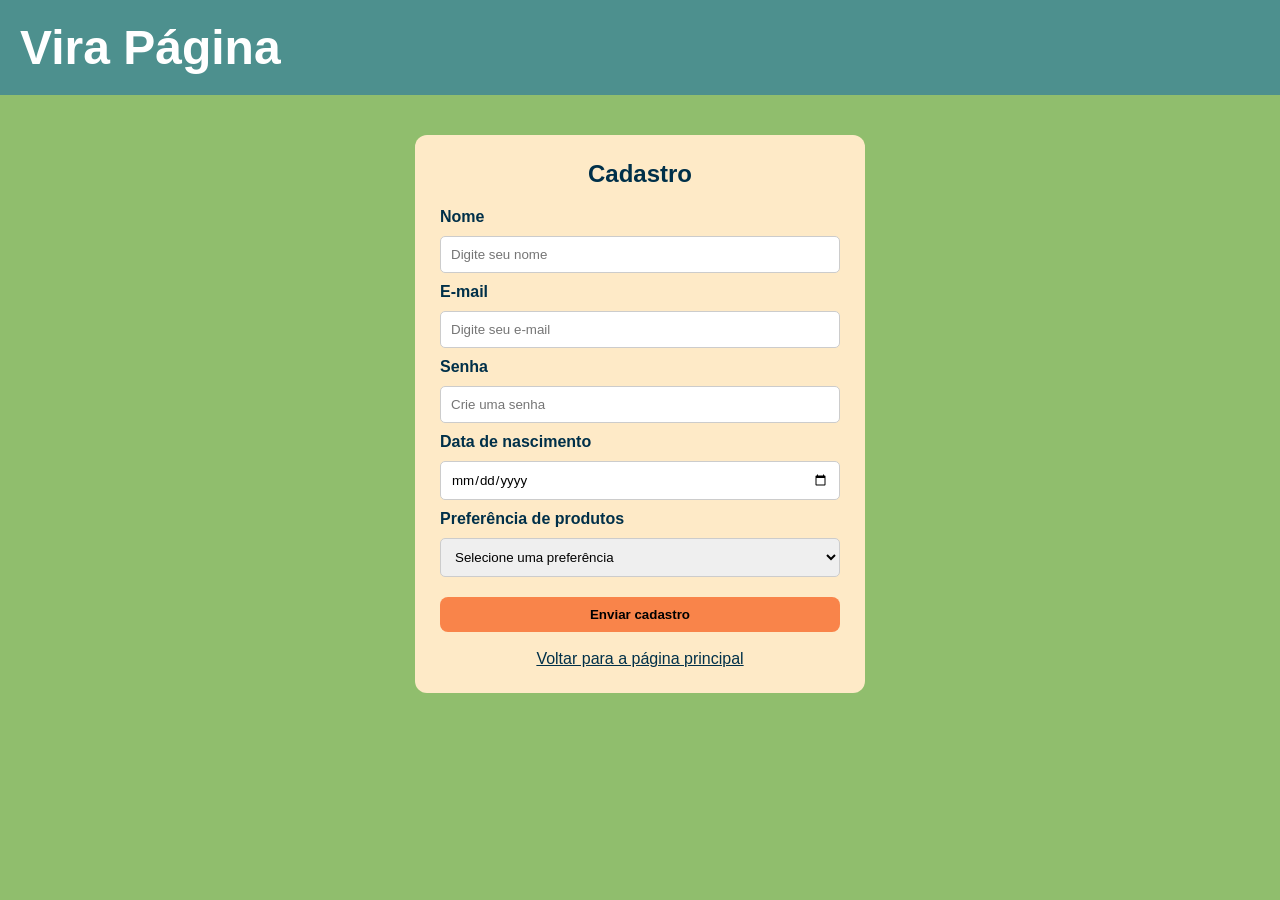
==== cadastro.html @ f764d3c4 "Adiciona página simples de cadastro" ====
<!DOCTYPE html>
<html lang="pt-br">
<head>
  <meta charset="UTF-8">
  <meta name="viewport" content="width=device-width, initial-scale=1.0">
  <link rel="stylesheet" href="style.css">
  <title>Cadastro - Vira Página</title>
</head>
<body class="pagina-cadastro">
  <header>
    <div class="titulo">
      <h1>Vira Página</h1>
    </div>
  </header>

  <main class="formulario-cadastro">
    <h2>Cadastro</h2>

    <form action="#" method="get">
      <label for="nome">Nome</label>
      <input type="text" id="nome" name="nome" placeholder="Digite seu nome" required>

      <label for="email">E-mail</label>
      <input type="email" id="email" name="email" placeholder="Digite seu e-mail" required>

      <label for="senha">Senha</label>
      <input type="password" id="senha" name="senha" placeholder="Crie uma senha" required>

      <label for="nascimento">Data de nascimento</label>
      <input type="date" id="nascimento" name="nascimento" required>

      <label for="preferencia">Preferência de produtos</label>
      <select id="preferencia" name="preferencia" required>
        <option value="">Selecione uma preferência</option>
        <option value="romance">Romance</option>
        <option value="ficcao">Ficção</option>
        <option value="fantasia">Fantasia</option>
        <option value="aventura">Aventura</option>
        <option value="nao-sei">Ainda não tenho preferência</option>
      </select>

      <button type="submit">Enviar cadastro</button>
    </form>

    <a class="voltar" href="index.html">Voltar para a página principal</a>
  </main>
</body>
</html>
---- style.css ----
* {
  margin: 0;
  padding: 0;
  box-sizing: border-box;
  font-family: Arial, Helvetica, sans-serif;
}

body {
  background: #90be6d;
  color: #ffffff;
}

header {
  background-color: #4d908e;
  padding: 20px;
  display: flex;
  align-items: center;
  justify-content: space-between;
  flex-wrap: wrap;
  gap: 15px;
}

.titulo {
  font-size: 24px;
}

nav {
  display: flex;
  gap: 20px;
}

nav a {
  color: #ffffff;
  text-decoration: none;
}

nav a:hover {
  text-decoration: underline;
}

.botao-login {
  background: #f9844a;
  color: #000000;
  padding: 10px 16px;
  border-radius: 8px;
  text-decoration: none;
  font-weight: bold;
}

main {
  padding: 10px;
  background-color: #4d908e;
}

.grupo-livros {
  display: flex;
  justify-content: center;
  align-items: stretch;
  flex-wrap: wrap;
  gap: 10px;
  padding: 10px;
}

.destaques {
  width: 100%;
  text-align: center;
  background-color: #4d908e;
  padding: 12px;
  margin-top: 5px;
}

.grupo-livros article {
  width: 280px;
}

.livro {
  height: 100%;
  padding: 15px;
  border-radius: 20px;
  background-color: #feeac7;
  text-align: center;
}

.livro img {
  width: 150px;
  height: 200px;
  object-fit: contain;
  margin-bottom: 10px;
}

h3 {
  color: #000000;
  margin-bottom: 8px;
}

p {
  color: #003049;
  margin-bottom: 8px;
}

button {
  background: #f9844a;
  border: none;
  padding: 10px;
  border-radius: 8px;
  font-weight: bold;
  cursor: pointer;
}

footer {
  background-color: #4d908e;
  padding: 20px;
  text-align: center;
  margin-top: 15px;
}

footer p {
  color: #ffffff;
}

/* Formulário da página de cadastro */
.pagina-cadastro {
  min-height: 100vh;
}

.formulario-cadastro {
  width: 90%;
  max-width: 450px;
  margin: 40px auto;
  padding: 25px;
  background-color: #feeac7;
  color: #003049;
  border-radius: 12px;
}

.formulario-cadastro h2 {
  color: #003049;
  text-align: center;
  margin-bottom: 20px;
}

.formulario-cadastro form {
  display: flex;
  flex-direction: column;
  gap: 10px;
}

.formulario-cadastro label {
  font-weight: bold;
}

.formulario-cadastro input,
.formulario-cadastro select {
  width: 100%;
  padding: 10px;
  border: 1px solid #cccccc;
  border-radius: 5px;
}

.formulario-cadastro button {
  margin-top: 10px;
}

.voltar {
  display: block;
  margin-top: 18px;
  text-align: center;
  color: #003049;
}

@media (max-width: 600px) {
  header {
    flex-direction: column;
  }

  nav {
    flex-wrap: wrap;
    justify-content: center;
  }
}
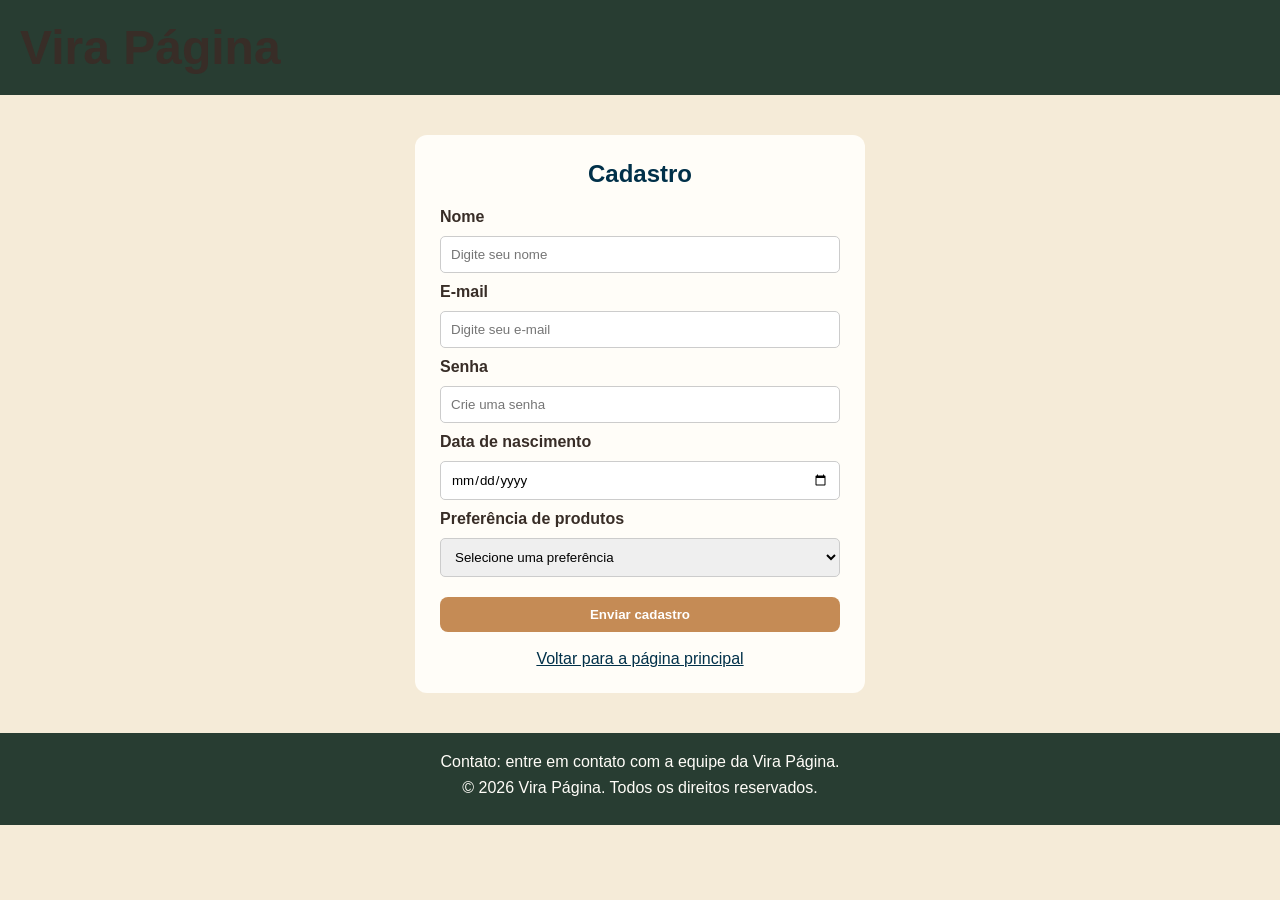
==== commit 0a33c8f4: "Update cadastro.html" ====
--- a/cadastro.html
+++ b/cadastro.html
@@ -44,5 +44,9 @@
 
     <a class="voltar" href="index.html">Voltar para a página principal</a>
   </main>
+  <footer id="contato">
+    <p>Contato: entre em contato com a equipe da Vira Página.</p>
+    <p>&copy; 2026 Vira Página. Todos os direitos reservados.</p>
+  </footer>
 </body>
 </html>
--- a/style.css
+++ b/style.css
@@ -1,3 +1,12 @@
+root:{
+  --verde-floresta: #283D32;
+  --verde-folha: #496B50;
+  --papel: #F5EBD8;
+  --branco-quente: #FFFDF8;
+  --marron-escuro: #382D27;
+  --caramelo: #C58B55;
+  
+}
 * {
   margin: 0;
   padding: 0;
@@ -6,31 +15,73 @@
 }
 
 body {
+  /*  
   background: #90be6d;
   color: #ffffff;
+  */
+  background: #F5EBD8;
+  color: #382D27;
 }
 
 header {
-  background-color: #4d908e;
+  /*background-color: #4d908e;*/
+  background-color: #283D32;
   padding: 20px;
+}
+
+.cabecalho-superior {
   display: flex;
   align-items: center;
   justify-content: space-between;
+  gap: 20px;
   flex-wrap: wrap;
-  gap: 15px;
 }
 
 .titulo {
   font-size: 24px;
 }
 
+.pesquisa {
+  display: flex;
+  flex: 1;
+  max-width: 500px;
+  gap: 8px;
+}
+
+.pesquisa input {
+  width: 100%;
+  padding: 10px;
+  border: 1px solid #cccccc;
+  border-radius: 8px;
+}
+
+.pesquisa button {
+  white-space: nowrap;
+}
+
+.botao-login {
+  /*background: #f9844a;
+  color: #000000;*/
+  background: #C58B55;
+  color: #FFFFFF;
+  padding: 10px 16px;
+  border-radius: 15px;
+  text-decoration: none;
+  font-weight: bold;
+}
+
 nav {
   display: flex;
   gap: 20px;
+  margin-top: 18px;
+  padding-top: 12px;
+  border-top: 1px solid rgba(255, 255, 255, 0.3);
+  
 }
 
 nav a {
-  color: #ffffff;
+  /*color: #ffffff;*/
+  color: #FFFDF8;
   text-decoration: none;
 }
 
@@ -38,18 +89,12 @@
   text-decoration: underline;
 }
 
-.botao-login {
-  background: #f9844a;
-  color: #000000;
-  padding: 10px 16px;
-  border-radius: 8px;
-  text-decoration: none;
-  font-weight: bold;
-}
-
 main {
   padding: 10px;
+  /*
   background-color: #4d908e;
+  */
+  background-color: #F5EBD8;
 }
 
 .grupo-livros {
@@ -64,7 +109,9 @@
 .destaques {
   width: 100%;
   text-align: center;
-  background-color: #4d908e;
+  /*background-color: #4d908e;*/
+  background-color: #496B50;
+  color: #FFFDF8;
   padding: 12px;
   margin-top: 5px;
 }
@@ -77,7 +124,8 @@
   height: 100%;
   padding: 15px;
   border-radius: 20px;
-  background-color: #feeac7;
+  /*background-color: #feeac7;*/
+  background-color: #FFFDF8;
   text-align: center;
 }
 
@@ -87,19 +135,30 @@
   object-fit: contain;
   margin-bottom: 10px;
 }
+.descricao {
+    display: -webkit-box;
+    -webkit-line-clamp: 5; /* Quantidade de linhas visíveis */
+    -webkit-box-orient: vertical;
+    overflow: hidden;
+}
 
 h3 {
-  color: #000000;
+  /*color: #000000;*/
+  color: #382D27;
   margin-bottom: 8px;
 }
 
 p {
-  color: #003049;
+  /*color: #003049;*/
+  color: #382D27;
   margin-bottom: 8px;
 }
 
+
 button {
-  background: #f9844a;
+  /*background: #f9844a;*/
+  background: #C58B55;
+  color: #FFFFFF;
   border: none;
   padding: 10px;
   border-radius: 8px;
@@ -108,14 +167,16 @@
 }
 
 footer {
-  background-color: #4d908e;
+  /*background-color: #4d908e;*/
+  background-color: #283D32;
   padding: 20px;
   text-align: center;
   margin-top: 15px;
 }
 
 footer p {
-  color: #ffffff;
+  /*color: #ffffff;*/
+  color: #FFFDF8;
 }
 
 /* Formulário da página de cadastro */
@@ -128,8 +189,12 @@
   max-width: 450px;
   margin: 40px auto;
   padding: 25px;
+  /*
   background-color: #feeac7;
   color: #003049;
+  */
+  background-color: #FFFDF8;
+  color: #382D27;
   border-radius: 12px;
 }
 
@@ -169,8 +234,12 @@
 }
 
 @media (max-width: 600px) {
-  header {
+  .cabecalho-superior {
     flex-direction: column;
+  }
+
+  .pesquisa {
+    width: 100%;
   }
 
   nav {
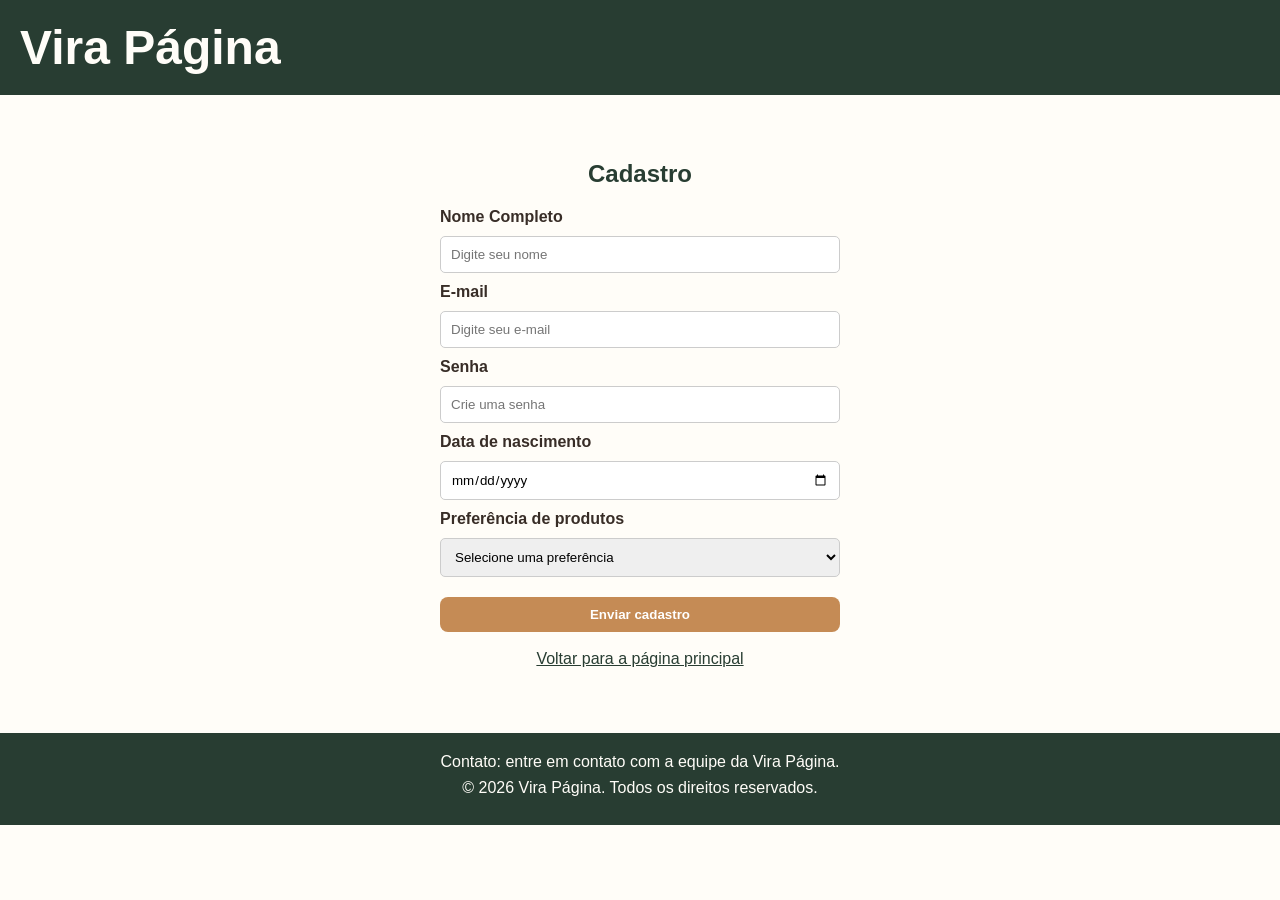
==== commit 3fe9c2b2: "Update cadastro.html" ====
--- a/cadastro.html
+++ b/cadastro.html
@@ -17,7 +17,7 @@
     <h2>Cadastro</h2>
 
     <form action="#" method="get">
-      <label for="nome">Nome</label>
+      <label for="nome">Nome Completo</label>
       <input type="text" id="nome" name="nome" placeholder="Digite seu nome" required>
 
       <label for="email">E-mail</label>
--- a/style.css
+++ b/style.css
@@ -1,12 +1,16 @@
-root:{
+:root {
   --verde-floresta: #283D32;
   --verde-folha: #496B50;
   --papel: #F5EBD8;
   --branco-quente: #FFFDF8;
+  --branco: #FFFFFF;
   --marron-escuro: #382D27;
   --caramelo: #C58B55;
-  
-}
+  --cinza-claro: #cccccc;
+  --branco-transparente: rgba(255, 255, 255, 0.3);
+  --preco:#2c3e50;
+}
+
 * {
   margin: 0;
   padding: 0;
@@ -15,17 +19,12 @@
 }
 
 body {
-  /*  
-  background: #90be6d;
-  color: #ffffff;
-  */
-  background: #F5EBD8;
-  color: #382D27;
+  background: var(--branco-quente);
+  color: var(--marron-escuro);
 }
 
 header {
-  /*background-color: #4d908e;*/
-  background-color: #283D32;
+  background-color: var(--verde-floresta);
   padding: 20px;
 }
 
@@ -39,6 +38,7 @@
 
 .titulo {
   font-size: 24px;
+  color: var(--branco-quente);
 }
 
 .pesquisa {
@@ -51,8 +51,8 @@
 .pesquisa input {
   width: 100%;
   padding: 10px;
-  border: 1px solid #cccccc;
-  border-radius: 8px;
+  border: 1px solid var(--cinza-claro);
+  border-radius: 10px;
 }
 
 .pesquisa button {
@@ -60,10 +60,8 @@
 }
 
 .botao-login {
-  /*background: #f9844a;
-  color: #000000;*/
-  background: #C58B55;
-  color: #FFFFFF;
+  background: var(--caramelo);
+  color: var(--branco);
   padding: 10px 16px;
   border-radius: 15px;
   text-decoration: none;
@@ -75,13 +73,11 @@
   gap: 20px;
   margin-top: 18px;
   padding-top: 12px;
-  border-top: 1px solid rgba(255, 255, 255, 0.3);
-  
+  border-top: 2px solid var(--branco-transparente);
 }
 
 nav a {
-  /*color: #ffffff;*/
-  color: #FFFDF8;
+  color: var(--branco-quente);
   text-decoration: none;
 }
 
@@ -91,10 +87,7 @@
 
 main {
   padding: 10px;
-  /*
-  background-color: #4d908e;
-  */
-  background-color: #F5EBD8;
+  background-color: var(--papel);
 }
 
 .grupo-livros {
@@ -109,11 +102,11 @@
 .destaques {
   width: 100%;
   text-align: center;
-  /*background-color: #4d908e;*/
-  background-color: #496B50;
-  color: #FFFDF8;
+  background-color: var(--verde-folha);
+  color: var(--branco-quente);
   padding: 12px;
   margin-top: 5px;
+  border-radius: 10px;
 }
 
 .grupo-livros article {
@@ -124,41 +117,55 @@
   height: 100%;
   padding: 15px;
   border-radius: 20px;
-  /*background-color: #feeac7;*/
-  background-color: #FFFDF8;
-  text-align: center;
+  background-color: var(--branco-quente);
+  text-align: center;
+  display: flex;
+  flex-direction: column;
 }
 
 .livro img {
+  display: block;
   width: 150px;
   height: 200px;
   object-fit: contain;
-  margin-bottom: 10px;
-}
+  margin: 0 auto 10px;
+}
+
 .descricao {
-    display: -webkit-box;
-    -webkit-line-clamp: 5; /* Quantidade de linhas visíveis */
-    -webkit-box-orient: vertical;
-    overflow: hidden;
+  display: -webkit-box;
+  -webkit-line-clamp: 5;
+  -webkit-box-orient: vertical;
+  overflow: hidden;
+  text-align: justify;
+  
+}
+
+.livro button {
+  margin-top: auto;
 }
 
 h3 {
-  /*color: #000000;*/
-  color: #382D27;
+  color: var(--marron-escuro);
   margin-bottom: 8px;
 }
 
 p {
-  /*color: #003049;*/
-  color: #382D27;
+  color: var(--marron-escuro);
   margin-bottom: 8px;
 }
 
-
+.preco{
+    margin-top: 6px;
+    margin-bottom: 12px;
+    color: var(--preco);
+    font-size: 20px;
+    font-weight: bold;
+    text-align: center;
+    
+}
 button {
-  /*background: #f9844a;*/
-  background: #C58B55;
-  color: #FFFFFF;
+  background: var(--caramelo);
+  color: var(--branco);
   border: none;
   padding: 10px;
   border-radius: 8px;
@@ -167,16 +174,14 @@
 }
 
 footer {
-  /*background-color: #4d908e;*/
-  background-color: #283D32;
+  background-color: var(--verde-floresta);
   padding: 20px;
   text-align: center;
   margin-top: 15px;
 }
 
 footer p {
-  /*color: #ffffff;*/
-  color: #FFFDF8;
+  color: var(--branco-quente);
 }
 
 /* Formulário da página de cadastro */
@@ -189,17 +194,13 @@
   max-width: 450px;
   margin: 40px auto;
   padding: 25px;
-  /*
-  background-color: #feeac7;
-  color: #003049;
-  */
-  background-color: #FFFDF8;
-  color: #382D27;
+  background-color: var(--branco-quente);
+  color: var(--marron-escuro);
   border-radius: 12px;
 }
 
 .formulario-cadastro h2 {
-  color: #003049;
+  color: var(--verde-floresta);
   text-align: center;
   margin-bottom: 20px;
 }
@@ -218,7 +219,7 @@
 .formulario-cadastro select {
   width: 100%;
   padding: 10px;
-  border: 1px solid #cccccc;
+  border: 1px solid var(--cinza-claro);
   border-radius: 5px;
 }
 
@@ -230,7 +231,7 @@
   display: block;
   margin-top: 18px;
   text-align: center;
-  color: #003049;
+  color: var(--verde-floresta);
 }
 
 @media (max-width: 600px) {
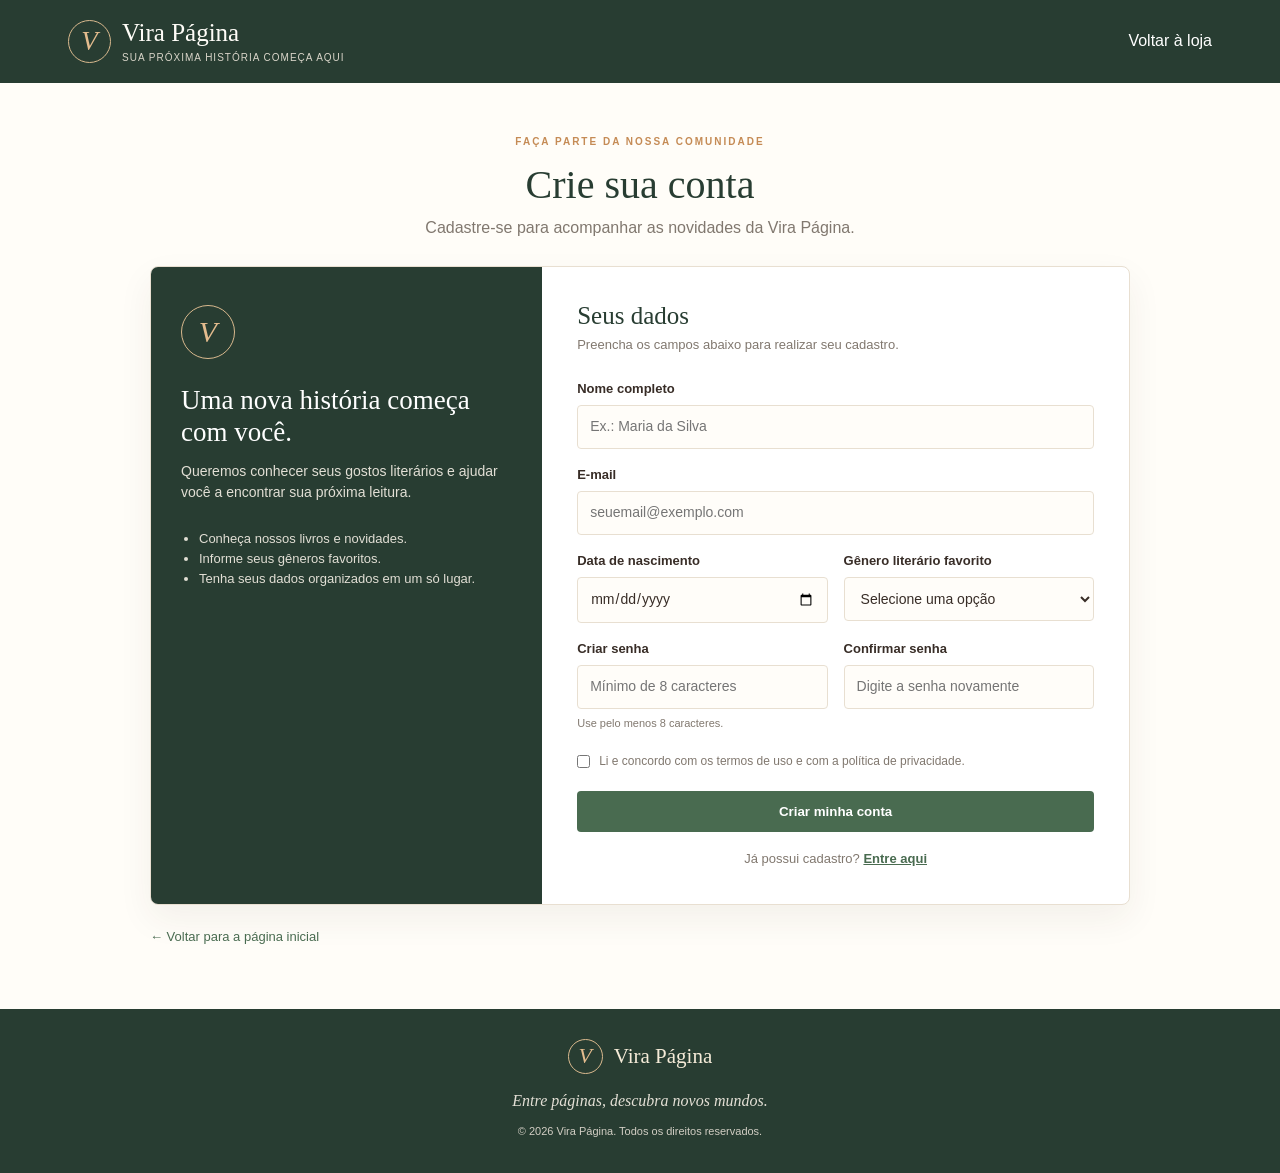
==== commit e2e42c31: "Update cadastro.html" ====
--- a/cadastro.html
+++ b/cadastro.html
@@ -1,52 +1,152 @@
 <!DOCTYPE html>
-<html lang="pt-br">
+<html lang="pt-BR">
 <head>
   <meta charset="UTF-8">
   <meta name="viewport" content="width=device-width, initial-scale=1.0">
+  <meta name="description" content="Crie sua conta na livraria Vira Página.">
+  <title>Minha conta | Vira Página</title>
   <link rel="stylesheet" href="style.css">
-  <title>Cadastro - Vira Página</title>
+  <style>
+    .pagina-conta { min-height: 100vh; display: flex; flex-direction: column; }
+    .conta-main { width: min(100% - 32px, 980px); margin: 45px auto 60px; flex: 1; }
+    .conta-intro { margin-bottom: 25px; text-align: center; }
+    .conta-intro .etiqueta { color: var(--caramelo); }
+    .conta-intro h1 { margin: 8px 0; color: var(--verde-floresta); font: clamp(30px, 4vw, 40px) Georgia, serif; }
+    .conta-intro p { color: var(--cinza); }
+    .conta-card { display: grid; grid-template-columns: .8fr 1.2fr; overflow: hidden; border: 1px solid var(--borda); border-radius: 8px; background: white; box-shadow: 0 14px 35px #382d2710; }
+    .conta-lateral { padding: 38px 30px; background: var(--verde-floresta); color: var(--papel); }
+    .conta-lateral .simbolo { width: 54px; height: 54px; display: grid; place-items: center; margin-bottom: 25px; border: 1px solid #d9b98e; border-radius: 50%; color: #e4bc8e; font: italic 30px Georgia, serif; }
+    .conta-lateral h2 { margin-bottom: 12px; color: white; font: 27px/1.2 Georgia, serif; }
+    .conta-lateral p { color: #e2dfd5; font-size: 14px; }
+    .conta-lateral ul { margin: 25px 0 0; padding-left: 18px; color: #e2dfd5; font-size: 13px; }
+    .conta-formulario { padding: 35px; }
+    .conta-formulario h2 { margin-bottom: 5px; color: var(--verde-floresta); font: 25px Georgia, serif; }
+    .conta-formulario .apoio { margin-bottom: 24px; color: var(--cinza); font-size: 13px; }
+    .campos { display: grid; grid-template-columns: 1fr 1fr; gap: 16px; }
+    .campo { display: flex; flex-direction: column; gap: 6px; }
+    .campo.largo { grid-column: 1 / -1; }
+    .campo label { color: var(--marrom); font-size: 13px; font-weight: bold; }
+    .campo input, .campo select { width: 100%; min-height: 44px; padding: 10px 12px; border: 1px solid var(--borda); border-radius: 4px; background: #fffdf9; color: var(--marrom); font: inherit; font-size: 14px; }
+    .campo input:focus, .campo select:focus { outline: 2px solid #c58b5570; border-color: var(--caramelo); }
+    .campo small { color: var(--cinza); font-size: 11px; }
+    .aceite { display: flex; align-items: flex-start; gap: 9px; margin: 20px 0; color: var(--cinza); font-size: 12px; }
+    .aceite input { margin-top: 3px; accent-color: var(--verde-folha); }
+    .aceite a, .entrar a { color: var(--verde-folha); font-weight: bold; }
+    .enviar { width: 100%; padding: 13px 18px; border: 0; border-radius: 4px; background: var(--verde-folha); color: white; font-weight: bold; cursor: pointer; transition: background .2s; }
+    .enviar:hover { background: var(--verde-floresta); }
+    .entrar { margin-top: 17px; color: var(--cinza); text-align: center; font-size: 13px; }
+    .voltar-inicio { display: inline-block; margin-top: 22px; color: var(--verde-folha); font-size: 13px; text-decoration: none; }
+    .voltar-inicio:hover { text-decoration: underline; }
+    @media (max-width: 700px) {
+      .conta-card { grid-template-columns: 1fr; }
+      .conta-lateral { padding: 25px; }
+      .conta-lateral .simbolo { margin-bottom: 15px; }
+      .conta-lateral ul { margin-top: 14px; }
+      .conta-formulario { padding: 25px 20px; }
+    }
+    @media (max-width: 480px) {
+      .campos { grid-template-columns: 1fr; }
+      .campo.largo { grid-column: auto; }
+      .conta-main { margin-top: 30px; }
+    }
+  </style>
 </head>
-<body class="pagina-cadastro">
-  <header>
-    <div class="titulo">
-      <h1>Vira Página</h1>
+<body class="pagina-conta">
+  <header class="topo">
+    <div class="cabecalho">
+      <a class="marca" href="index.html" aria-label="Vira Página - página inicial">
+        <span class="marca-icone">V</span>
+        <span>Vira Página<small>SUA PRÓXIMA HISTÓRIA COMEÇA AQUI</small></span>
+      </a>
+      <a class="link-conta" href="index.html">Voltar à loja</a>
     </div>
   </header>
 
-  <main class="formulario-cadastro">
-    <h2>Cadastro</h2>
+  <main class="conta-main">
+    <div class="conta-intro">
+      <span class="etiqueta">FAÇA PARTE DA NOSSA COMUNIDADE</span>
+      <h1>Crie sua conta</h1>
+      <p>Cadastre-se para acompanhar as novidades da Vira Página.</p>
+    </div>
 
-    <form action="#" method="get">
-      <label for="nome">Nome Completo</label>
-      <input type="text" id="nome" name="nome" placeholder="Digite seu nome" required>
+    <section class="conta-card" aria-label="Formulário de cadastro">
+      <aside class="conta-lateral">
+        <div class="simbolo" aria-hidden="true">V</div>
+        <h2>Uma nova história começa com você.</h2>
+        <p>Queremos conhecer seus gostos literários e ajudar você a encontrar sua próxima leitura.</p>
+        <ul>
+          <li>Conheça nossos livros e novidades.</li>
+          <li>Informe seus gêneros favoritos.</li>
+          <li>Tenha seus dados organizados em um só lugar.</li>
+        </ul>
+      </aside>
 
-      <label for="email">E-mail</label>
-      <input type="email" id="email" name="email" placeholder="Digite seu e-mail" required>
+      <div class="conta-formulario">
+        <h2>Seus dados</h2>
+        <p class="apoio">Preencha os campos abaixo para realizar seu cadastro.</p>
 
-      <label for="senha">Senha</label>
-      <input type="password" id="senha" name="senha" placeholder="Crie uma senha" required>
+        <form action="#" method="post">
+          <div class="campos">
+            <div class="campo largo">
+              <label for="nome">Nome completo</label>
+              <input type="text" id="nome" name="nome" placeholder="Ex.: Maria da Silva" autocomplete="name" required>
+            </div>
 
-      <label for="nascimento">Data de nascimento</label>
-      <input type="date" id="nascimento" name="nascimento" required>
+            <div class="campo largo">
+              <label for="email">E-mail</label>
+              <input type="email" id="email" name="email" placeholder="seuemail@exemplo.com" autocomplete="email" required>
+            </div>
 
-      <label for="preferencia">Preferência de produtos</label>
-      <select id="preferencia" name="preferencia" required>
-        <option value="">Selecione uma preferência</option>
-        <option value="romance">Romance</option>
-        <option value="ficcao">Ficção</option>
-        <option value="fantasia">Fantasia</option>
-        <option value="aventura">Aventura</option>
-        <option value="nao-sei">Ainda não tenho preferência</option>
-      </select>
+            <div class="campo">
+              <label for="nascimento">Data de nascimento</label>
+              <input type="date" id="nascimento" name="nascimento" autocomplete="bday">
+            </div>
 
-      <button type="submit">Enviar cadastro</button>
-    </form>
+            <div class="campo">
+              <label for="preferencia">Gênero literário favorito</label>
+              <select id="preferencia" name="preferencia" required>
+                <option value="">Selecione uma opção</option>
+                <option value="romance">Romance</option>
+                <option value="ficcao">Ficção científica</option>
+                <option value="fantasia">Fantasia</option>
+                <option value="aventura">Aventura</option>
+                <option value="suspense">Suspense</option>
+                <option value="autoajuda">Autoajuda</option>
+                <option value="outros">Outros / Ainda não sei</option>
+              </select>
+            </div>
 
-    <a class="voltar" href="index.html">Voltar para a página principal</a>
+            <div class="campo">
+              <label for="senha">Criar senha</label>
+              <input type="password" id="senha" name="senha" placeholder="Mínimo de 8 caracteres" minlength="8" autocomplete="new-password" required>
+              <small>Use pelo menos 8 caracteres.</small>
+            </div>
+
+            <div class="campo">
+              <label for="confirmar-senha">Confirmar senha</label>
+              <input type="password" id="confirmar-senha" name="confirmar_senha" placeholder="Digite a senha novamente" minlength="8" autocomplete="new-password" required>
+            </div>
+          </div>
+
+          <label class="aceite">
+            <input type="checkbox" name="termos" required>
+            <span>Li e concordo com os termos de uso e com a política de privacidade.</span>
+          </label>
+
+          <button class="enviar" type="submit">Criar minha conta</button>
+        </form>
+
+        <p class="entrar">Já possui cadastro? <a href="#">Entre aqui</a></p>
+      </div>
+    </section>
+
+    <a class="voltar-inicio" href="index.html">← Voltar para a página inicial</a>
   </main>
-  <footer id="contato">
-    <p>Contato: entre em contato com a equipe da Vira Página.</p>
-    <p>&copy; 2026 Vira Página. Todos os direitos reservados.</p>
+
+  <footer>
+    <a class="marca marca-rodape" href="index.html"><span class="marca-icone">V</span><span>Vira Página</span></a>
+    <p>Entre páginas, descubra novos mundos.</p>
+    <small>&copy; 2026 Vira Página. Todos os direitos reservados.</small>
   </footer>
 </body>
 </html>
--- a/style.css
+++ b/style.css
@@ -1,250 +1,109 @@
 :root {
-  --verde-floresta: #283D32;
-  --verde-folha: #496B50;
-  --papel: #F5EBD8;
-  --branco-quente: #FFFDF8;
-  --branco: #FFFFFF;
-  --marron-escuro: #382D27;
-  --caramelo: #C58B55;
-  --cinza-claro: #cccccc;
-  --branco-transparente: rgba(255, 255, 255, 0.3);
-  --preco:#2c3e50;
+  --verde-floresta: #283d32;
+  --verde-folha: #496b50;
+  --papel: #f5ebd8;
+  --branco-quente: #fffdf8;
+  --marrom: #382d27;
+  --caramelo: #c58b55;
+  --cinza: #81786f;
+  --borda: #e8dfd1;
 }
-
-* {
-  margin: 0;
-  padding: 0;
-  box-sizing: border-box;
-  font-family: Arial, Helvetica, sans-serif;
+* { box-sizing: border-box; margin: 0; padding: 0; }
+html { scroll-behavior: smooth; }
+body { font-family: Arial, Helvetica, sans-serif; background: var(--branco-quente); color: var(--marrom); line-height: 1.55; }
+a { color: inherit; }
+.topo { background: var(--verde-floresta); color: var(--branco-quente); }
+.cabecalho { max-width: 1200px; margin: auto; padding: 20px 28px; display: flex; align-items: center; justify-content: space-between; gap: 30px; }
+.marca { display: flex; align-items: center; gap: 11px; text-decoration: none; font: 25px Georgia, serif; line-height: 1.05; white-space: nowrap; }
+.marca strong { color: #e4bc8e; }
+.marca small { display: block; margin-top: 6px; color: #d9d5c9; font: 10px Arial, sans-serif; letter-spacing: 1px; }
+.marca-icone { width: 43px; height: 43px; border: 1px solid #d9b98e; border-radius: 50%; display: grid; place-items: center; color: #e4bc8e; font: italic 27px Georgia, serif; }
+.busca { position: relative; flex: 1; max-width: 470px; }
+.busca input { width: 100%; padding: 13px 48px 13px 17px; border: 1px solid #ffffff55; border-radius: 30px; outline: none; background: #ffffff12; color: white; }
+.busca input::placeholder { color: #e4e0d6; }
+.busca button { position: absolute; top: 0; right: 12px; height: 100%; border: 0; background: none; color: white; font-size: 27px; cursor: pointer; }
+.link-conta { color: white; text-decoration: none; white-space: nowrap; }
+.link-conta:hover, .navegacao a:hover { color: #e4bc8e; text-decoration: underline; }
+.navegacao { max-width: 1200px; margin: auto; padding: 0 28px 17px; display: flex; flex-wrap: wrap; gap: 30px; }
+.navegacao a { color: var(--papel); text-decoration: none; font-size: 14px; }
+.hero { min-height: 390px; padding: 65px max(7%, calc((100% - 1100px)/2)); display: flex; align-items: center; justify-content: space-between; gap: 40px; color: white; background: linear-gradient(90deg, #283d32f5, #283d32c9), url("https://images.unsplash.com/photo-1507842217343-583bb7270b66?auto=format&fit=crop&w=1800&q=85") center/cover; }
+.hero-conteudo { max-width: 620px; }
+.etiqueta { color: var(--caramelo); font-size: 10px; font-weight: bold; letter-spacing: 2px; }
+.hero h1 { margin: 15px 0; font: clamp(36px, 5vw, 56px)/1.1 Georgia, serif; }
+.hero p { max-width: 540px; margin-bottom: 25px; color: #e5e2d8; }
+.botao-principal { display: inline-flex; align-items: center; justify-content: center; gap: 18px; padding: 13px 20px; border: 0; border-radius: 4px; background: var(--caramelo); color: white; text-decoration: none; font-weight: bold; transition: background .2s, transform .2s; }
+.botao-principal:hover { background: #ad7543; transform: translateY(-2px); }
+.hero-selo { width: 185px; height: 185px; flex: 0 0 185px; border: 1px solid #d9b98e; border-radius: 50%; display: flex; flex-direction: column; align-items: center; justify-content: center; text-align: center; transform: rotate(7deg); color: var(--papel); }
+.hero-selo span { color: #e4bc8e; font-size: 30px; }
+.hero-selo strong { font: 20px Georgia, serif; }
+.hero-selo small { margin-top: 10px; font-size: 9px; letter-spacing: 2px; }
+.beneficios { max-width: 1100px; margin: auto; padding: 25px 30px; display: flex; justify-content: space-around; flex-wrap: wrap; gap: 20px; border-bottom: 1px solid var(--borda); }
+.beneficios article { display: flex; align-items: center; gap: 13px; }
+.beneficios article > span { color: var(--verde-folha); font-size: 26px; }
+.beneficios strong, .beneficios small { display: block; }
+.beneficios small { color: var(--cinza); font-size: 12px; }
+.secao-categorias, .vitrine { max-width: 1200px; margin: auto; padding: 65px 28px; }
+.titulo-secao h2, .chamada h2 { margin: 8px 0; color: var(--verde-floresta); font: clamp(27px, 3vw, 36px) Georgia, serif; }
+.titulo-secao p, .chamada p { color: var(--cinza); }
+.categorias { display: grid; grid-template-columns: repeat(4, 1fr); gap: 15px; margin-top: 27px; }
+.categoria { min-height: 140px; padding: 20px; border: 1px solid var(--borda); border-radius: 5px; background: #faf6ee; text-decoration: none; transition: .2s; }
+.categoria:hover { border-color: var(--caramelo); background: var(--papel); transform: translateY(-3px); }
+.categoria span, .categoria strong, .categoria small { display: block; }
+.categoria span { color: var(--caramelo); font: 18px Georgia, serif; }
+.categoria strong { margin: 13px 0 4px; color: var(--verde-floresta); font: 19px Georgia, serif; }
+.categoria small { color: var(--cinza); font-size: 12px; }
+.vitrine { padding-top: 20px; }
+.titulo-vitrine { display: flex; align-items: end; justify-content: space-between; gap: 20px; }
+.texto-apoio { color: var(--caramelo); font: italic 15px Georgia, serif; }
+.grade-livros { display: grid; grid-template-columns: repeat(4, minmax(0, 1fr)); gap: 20px; margin-top: 28px; }
+.livro-card { min-width: 0; padding: 18px; display: flex; flex-direction: column; border: 1px solid var(--borda); border-radius: 6px; background: white; transition: transform .2s, box-shadow .2s; }
+.livro-card:hover { transform: translateY(-4px); box-shadow: 0 12px 28px #382d2712; }
+.capa { height: 210px; margin-bottom: 15px; display: grid; place-items: center; background: #faf7f1; }
+.capa img { max-width: 100%; width: auto; height: 100%; object-fit: contain; }
+.categoria-livro { color: var(--verde-folha); font-size: 10px; letter-spacing: 1px; text-transform: uppercase; }
+.livro-card h3 { margin: 5px 0 2px; color: var(--verde-floresta); font: 20px/1.25 Georgia, serif; }
+.autor { margin-bottom: 10px; color: var(--cinza); font-size: 12px; }
+.descricao { min-height: 58px; color: #625b53; font-size: 12px; line-height: 1.55; }
+.card-rodape { margin-top: auto; padding-top: 17px; display: flex; flex-direction: column; gap: 12px; }
+.preco { color: var(--verde-floresta); font-size: 19px; }
+.botao-card { padding: 10px; border-radius: 4px; background: var(--verde-folha); color: white; text-align: center; text-decoration: none; font-size: 13px; font-weight: bold; }
+.botao-card:hover { background: var(--verde-floresta); }
+.chamada { max-width: 1144px; margin: 0 auto 70px; padding: 38px 45px; display: flex; align-items: center; justify-content: space-between; gap: 25px; border-radius: 6px; background: var(--papel); }
+.chamada > div { max-width: 650px; }
+.chamada h2 { font-size: 29px; }
+.chamada p { font-size: 14px; }
+footer { padding: 30px 20px; background: var(--verde-floresta); color: var(--papel); text-align: center; }
+.marca-rodape { justify-content: center; font-size: 21px; }
+.marca-rodape .marca-icone { width: 35px; height: 35px; font-size: 22px; }
+footer p { margin: 18px 0 8px; color: #e3dfd5; font: italic 16px Georgia, serif; }
+footer > small { color: #d2cec4; font-size: 11px; }
+.sr-only { position: absolute; width: 1px; height: 1px; padding: 0; margin: -1px; overflow: hidden; clip: rect(0,0,0,0); white-space: nowrap; border: 0; }
+@media (max-width: 900px) {
+  .grade-livros { grid-template-columns: repeat(3, minmax(0, 1fr)); }
+  .categorias { grid-template-columns: repeat(2, 1fr); }
+  .cabecalho { gap: 18px; }
+  .navegacao { gap: 18px; }
 }
-
-body {
-  background: var(--branco-quente);
-  color: var(--marron-escuro);
+@media (max-width: 650px) {
+  .cabecalho { padding: 17px 18px; flex-wrap: wrap; }
+  .marca { font-size: 22px; }
+  .busca { order: 3; flex-basis: 100%; max-width: none; }
+  .navegacao { padding: 0 18px 15px; gap: 12px 18px; }
+  .navegacao a { font-size: 12px; }
+  .hero { min-height: 340px; padding: 50px 25px; }
+  .hero-selo { display: none; }
+  .beneficios { justify-content: flex-start; padding: 20px; }
+  .beneficios article { min-width: 42%; }
+  .secao-categorias, .vitrine { padding: 45px 18px; }
+  .grade-livros { grid-template-columns: repeat(2, minmax(0, 1fr)); gap: 12px; }
+  .livro-card { padding: 12px; }
+  .capa { height: 165px; }
+  .livro-card h3 { font-size: 17px; }
+  .titulo-vitrine { align-items: flex-start; flex-direction: column; }
+  .chamada { margin: 0 18px 45px; padding: 25px; align-items: flex-start; flex-direction: column; }
 }
-
-header {
-  background-color: var(--verde-floresta);
-  padding: 20px;
-}
-
-.cabecalho-superior {
-  display: flex;
-  align-items: center;
-  justify-content: space-between;
-  gap: 20px;
-  flex-wrap: wrap;
-}
-
-.titulo {
-  font-size: 24px;
-  color: var(--branco-quente);
-}
-
-.pesquisa {
-  display: flex;
-  flex: 1;
-  max-width: 500px;
-  gap: 8px;
-}
-
-.pesquisa input {
-  width: 100%;
-  padding: 10px;
-  border: 1px solid var(--cinza-claro);
-  border-radius: 10px;
-}
-
-.pesquisa button {
-  white-space: nowrap;
-}
-
-.botao-login {
-  background: var(--caramelo);
-  color: var(--branco);
-  padding: 10px 16px;
-  border-radius: 15px;
-  text-decoration: none;
-  font-weight: bold;
-}
-
-nav {
-  display: flex;
-  gap: 20px;
-  margin-top: 18px;
-  padding-top: 12px;
-  border-top: 2px solid var(--branco-transparente);
-}
-
-nav a {
-  color: var(--branco-quente);
-  text-decoration: none;
-}
-
-nav a:hover {
-  text-decoration: underline;
-}
-
-main {
-  padding: 10px;
-  background-color: var(--papel);
-}
-
-.grupo-livros {
-  display: flex;
-  justify-content: center;
-  align-items: stretch;
-  flex-wrap: wrap;
-  gap: 10px;
-  padding: 10px;
-}
-
-.destaques {
-  width: 100%;
-  text-align: center;
-  background-color: var(--verde-folha);
-  color: var(--branco-quente);
-  padding: 12px;
-  margin-top: 5px;
-  border-radius: 10px;
-}
-
-.grupo-livros article {
-  width: 280px;
-}
-
-.livro {
-  height: 100%;
-  padding: 15px;
-  border-radius: 20px;
-  background-color: var(--branco-quente);
-  text-align: center;
-  display: flex;
-  flex-direction: column;
-}
-
-.livro img {
-  display: block;
-  width: 150px;
-  height: 200px;
-  object-fit: contain;
-  margin: 0 auto 10px;
-}
-
-.descricao {
-  display: -webkit-box;
-  -webkit-line-clamp: 5;
-  -webkit-box-orient: vertical;
-  overflow: hidden;
-  text-align: justify;
-  
-}
-
-.livro button {
-  margin-top: auto;
-}
-
-h3 {
-  color: var(--marron-escuro);
-  margin-bottom: 8px;
-}
-
-p {
-  color: var(--marron-escuro);
-  margin-bottom: 8px;
-}
-
-.preco{
-    margin-top: 6px;
-    margin-bottom: 12px;
-    color: var(--preco);
-    font-size: 20px;
-    font-weight: bold;
-    text-align: center;
-    
-}
-button {
-  background: var(--caramelo);
-  color: var(--branco);
-  border: none;
-  padding: 10px;
-  border-radius: 8px;
-  font-weight: bold;
-  cursor: pointer;
-}
-
-footer {
-  background-color: var(--verde-floresta);
-  padding: 20px;
-  text-align: center;
-  margin-top: 15px;
-}
-
-footer p {
-  color: var(--branco-quente);
-}
-
-/* Formulário da página de cadastro */
-.pagina-cadastro {
-  min-height: 100vh;
-}
-
-.formulario-cadastro {
-  width: 90%;
-  max-width: 450px;
-  margin: 40px auto;
-  padding: 25px;
-  background-color: var(--branco-quente);
-  color: var(--marron-escuro);
-  border-radius: 12px;
-}
-
-.formulario-cadastro h2 {
-  color: var(--verde-floresta);
-  text-align: center;
-  margin-bottom: 20px;
-}
-
-.formulario-cadastro form {
-  display: flex;
-  flex-direction: column;
-  gap: 10px;
-}
-
-.formulario-cadastro label {
-  font-weight: bold;
-}
-
-.formulario-cadastro input,
-.formulario-cadastro select {
-  width: 100%;
-  padding: 10px;
-  border: 1px solid var(--cinza-claro);
-  border-radius: 5px;
-}
-
-.formulario-cadastro button {
-  margin-top: 10px;
-}
-
-.voltar {
-  display: block;
-  margin-top: 18px;
-  text-align: center;
-  color: var(--verde-floresta);
-}
-
-@media (max-width: 600px) {
-  .cabecalho-superior {
-    flex-direction: column;
-  }
-
-  .pesquisa {
-    width: 100%;
-  }
-
-  nav {
-    flex-wrap: wrap;
-    justify-content: center;
-  }
-}
+@media (max-width: 390px) {
+  .grade-livros { grid-template-columns: 1fr; }
+  .capa { height: 220px; }
+  .categorias { grid-template-columns: 1fr; }
+                       }
